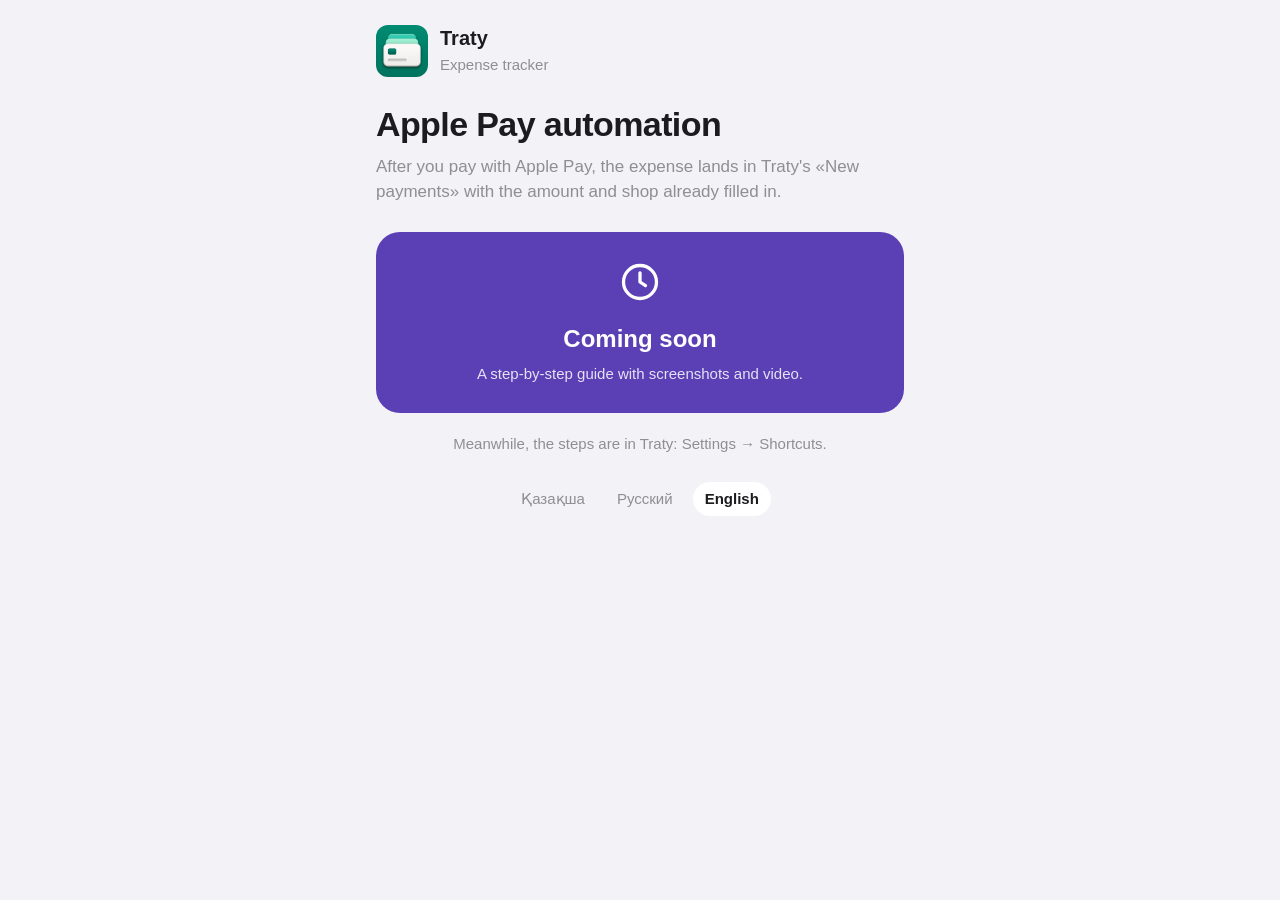
==== apple-pay.html @ 8e9d69b8 "Apple Pay guide: coming soon" ====
<!doctype html>
<html lang="ru">
<head>
<meta charset="utf-8">
<meta name="viewport" content="width=device-width, initial-scale=1, viewport-fit=cover">
<!-- Safari's banner over the page: Traty's icon, name and «Открыть / Загрузить» (Smart App Banner). -->
<meta name="apple-itunes-app" content="app-id=6825177056">
<title>Traty – Apple Pay</title>
<style>
  :root { --bg: #f2f2f7; --card: #ffffff; --ink: #1c1c1e; --soft: #8e8e93; --accent: #30b184; --violet: #5b3fb5; }
  @media (prefers-color-scheme: dark) { :root { --bg: #000000; --card: #1c1c1e; --ink: #f2f2f7; --soft: #9d9da4; } }
  * { box-sizing: border-box; }
  body { margin: 0; background: var(--bg); color: var(--ink); font: 17px/1.45 -apple-system, BlinkMacSystemFont, "SF Pro Text", "Segoe UI", Roboto, sans-serif; -webkit-font-smoothing: antialiased; }
  main { max-width: 560px; margin: 0 auto; padding: 24px 16px 48px; }
  .brand { display: flex; align-items: center; gap: 12px; margin-bottom: 28px; }
  .brand img { width: 52px; height: 52px; border-radius: 12px; }
  .brand b { display: block; font-size: 20px; }
  .brand span { color: var(--soft); font-size: 15px; }
  h1 { font-size: 34px; line-height: 1.1; letter-spacing: -0.6px; margin: 0 0 12px; }
  .lead { color: var(--soft); margin: 0 0 28px; }
  .soon { background: var(--violet); color: #fff; border-radius: 24px; padding: 28px 22px; text-align: center; }
  .soon svg { width: 44px; height: 44px; margin-bottom: 10px; }
  .soon b { display: block; font-size: 24px; margin-bottom: 6px; }
  .soon p { margin: 0; opacity: 0.85; font-size: 15px; }
  .note { color: var(--soft); font-size: 15px; text-align: center; margin-top: 20px; }
  .langs { display: flex; justify-content: center; gap: 8px; margin-top: 28px; }
  .langs a { color: var(--soft); text-decoration: none; font-size: 15px; padding: 6px 12px; border-radius: 999px; }
  .langs a.on { background: var(--card); color: var(--ink); font-weight: 600; }
</style>
</head>
<body>
<main>
  <div class="brand">
    <img src="icon.png" alt="" onerror="this.remove()">
    <div><b>Traty</b><span data-t="brand"></span></div>
  </div>
  <h1 data-t="title"></h1>
  <p class="lead" data-t="lead"></p>
  <div class="soon">
    <svg viewBox="0 0 24 24" fill="none" stroke="currentColor" stroke-width="1.8" stroke-linecap="round" stroke-linejoin="round"><circle cx="12" cy="12" r="9"/><path d="M12 7v5l3 2"/></svg>
    <b data-t="soon"></b>
    <p data-t="soonText"></p>
  </div>
  <p class="note" data-t="note"></p>
  <nav class="langs">
    <a href="?lang=kk" data-lang="kk">Қазақша</a>
    <a href="?lang=ru" data-lang="ru">Русский</a>
    <a href="?lang=en" data-lang="en">English</a>
  </nav>
</main>
<script>
  // The app opens this page with ?lang=kk|ru|en; without it – the browser's language.
  var TEXTS = {
    ru: {
      brand: "Учёт расходов",
      title: "Автоматизация Apple Pay",
      lead: "После оплаты через Apple Pay трата сама попадает в «Новые оплаты» Traty: сумма и магазин уже подставлены.",
      soon: "Скоро здесь",
      soonText: "Пошаговая инструкция со скриншотами и видео.",
      note: "А пока – шаги в Traty: «Настройки» → «Быстрые кнопки»."
    },
    kk: {
      brand: "Шығындарды есепке алу",
      title: "Apple Pay автоматтандыру",
      lead: "Apple Pay арқылы төлегеннен кейін шығын Traty-дағы «Жаңа төлемдер» бөліміне өзі түседі: сомасы мен дүкені дайын тұрады.",
      soon: "Жақында осында",
      soonText: "Скриншоттары мен бейнесі бар толық нұсқаулық.",
      note: "Әзірге қадамдар Traty-да: «Баптаулар» → «Жылдам пәрмендер»."
    },
    en: {
      brand: "Expense tracker",
      title: "Apple Pay automation",
      lead: "After you pay with Apple Pay, the expense lands in Traty's «New payments» with the amount and shop already filled in.",
      soon: "Coming soon",
      soonText: "A step-by-step guide with screenshots and video.",
      note: "Meanwhile, the steps are in Traty: Settings → Shortcuts."
    }
  };
  var asked = new URLSearchParams(location.search).get("lang");
  var phone = (navigator.language || "en").slice(0, 2);
  var lang = TEXTS[asked] ? asked : TEXTS[phone] ? phone : "en";
  document.documentElement.lang = lang;
  document.querySelectorAll("[data-t]").forEach(function (el) { el.textContent = TEXTS[lang][el.getAttribute("data-t")]; });
  document.querySelectorAll("[data-lang]").forEach(function (el) { if (el.getAttribute("data-lang") === lang) el.className = "on"; });
</script>
</body>
</html>
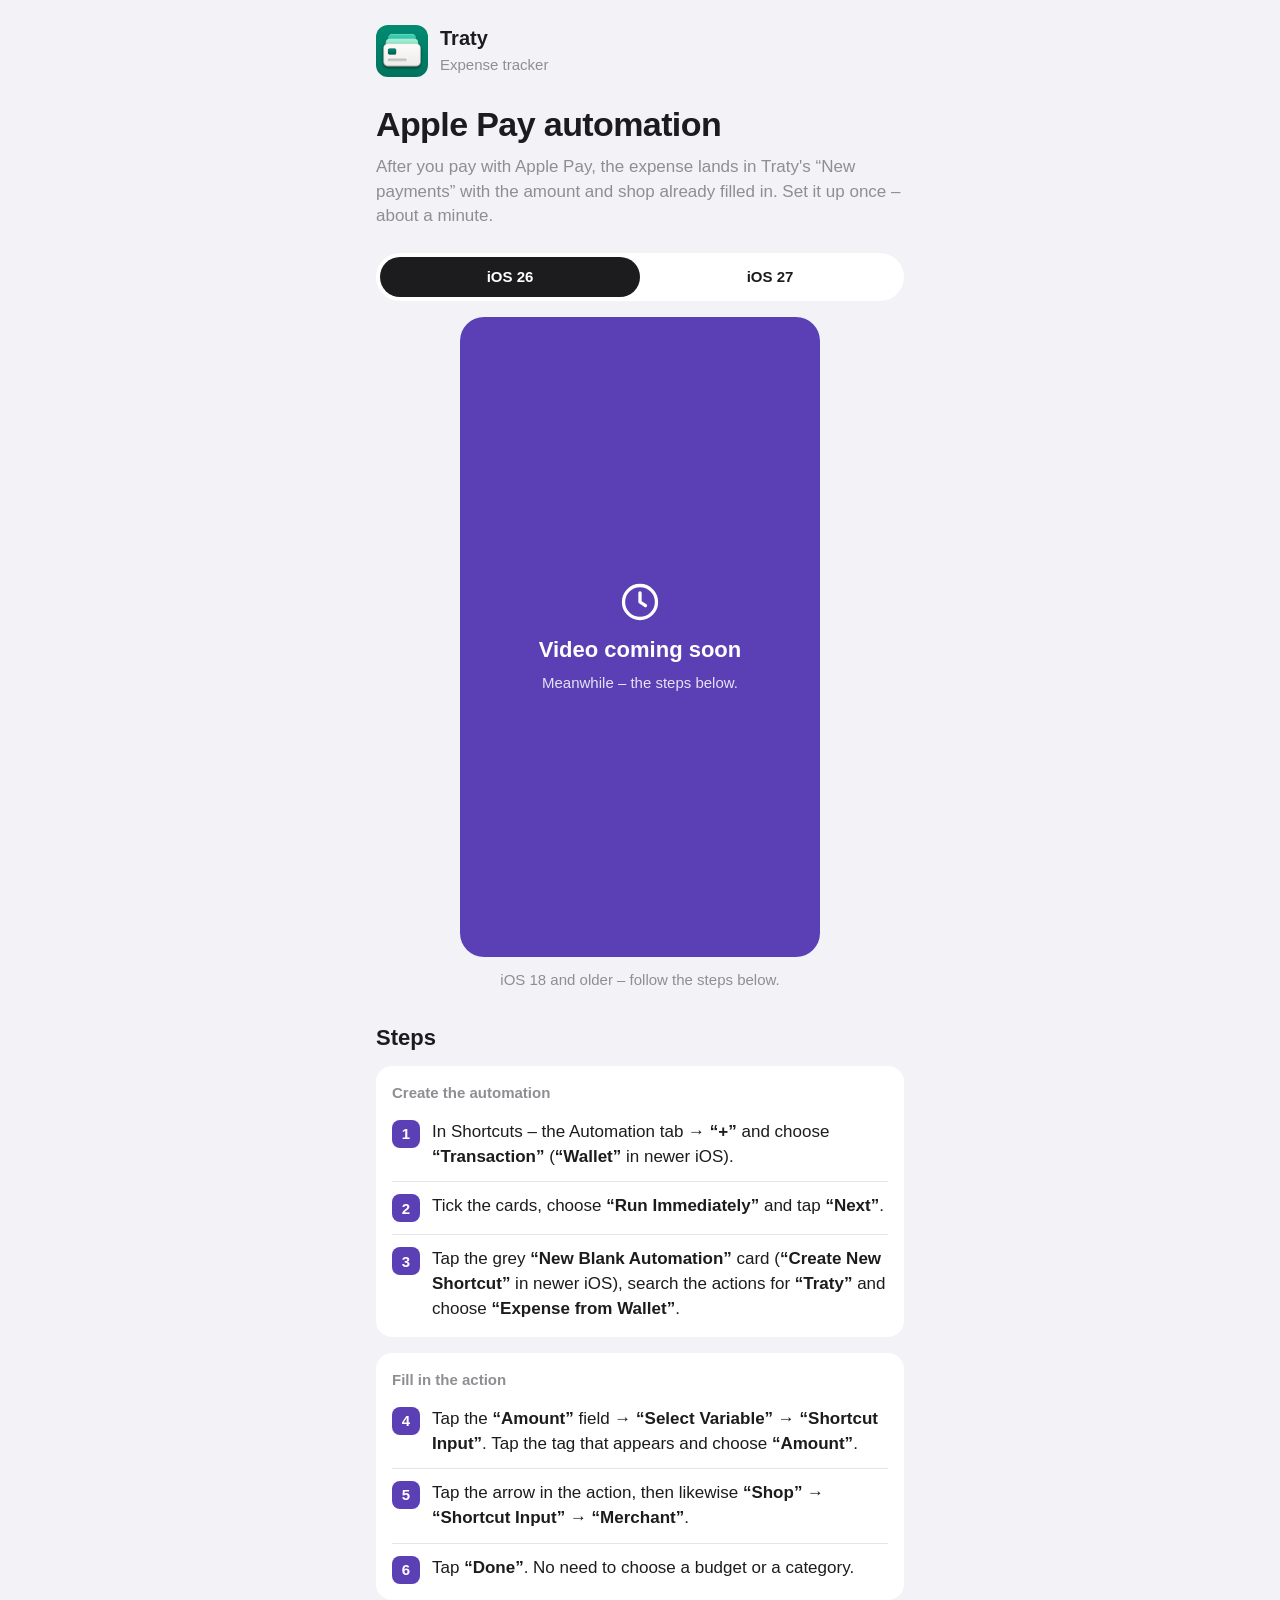
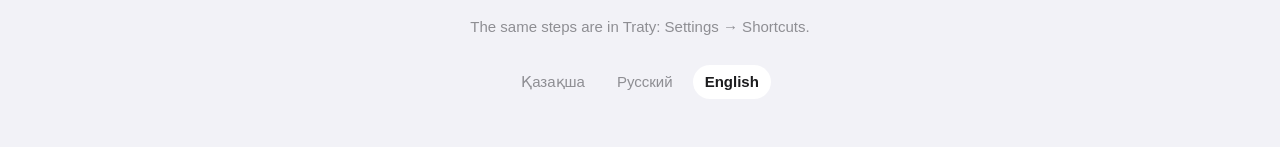
==== commit b8dff972: "Apple Pay guide: videos (kk, ru) and steps" ====
--- a/apple-pay.html
+++ b/apple-pay.html
@@ -7,8 +7,8 @@
 <meta name="apple-itunes-app" content="app-id=6825177056">
 <title>Traty – Apple Pay</title>
 <style>
-  :root { --bg: #f2f2f7; --card: #ffffff; --ink: #1c1c1e; --soft: #8e8e93; --accent: #30b184; --violet: #5b3fb5; }
-  @media (prefers-color-scheme: dark) { :root { --bg: #000000; --card: #1c1c1e; --ink: #f2f2f7; --soft: #9d9da4; } }
+  :root { --bg: #f2f2f7; --card: #ffffff; --ink: #1c1c1e; --soft: #8e8e93; --line: #e5e5ea; --pill: #1c1c1e; --pillInk: #ffffff; --violet: #5b3fb5; }
+  @media (prefers-color-scheme: dark) { :root { --bg: #000000; --card: #1c1c1e; --ink: #f2f2f7; --soft: #9d9da4; --line: #2c2c2e; --pill: #f2f2f7; --pillInk: #1c1c1e; } }
   * { box-sizing: border-box; }
   body { margin: 0; background: var(--bg); color: var(--ink); font: 17px/1.45 -apple-system, BlinkMacSystemFont, "SF Pro Text", "Segoe UI", Roboto, sans-serif; -webkit-font-smoothing: antialiased; }
   main { max-width: 560px; margin: 0 auto; padding: 24px 16px 48px; }
@@ -17,12 +17,25 @@
   .brand b { display: block; font-size: 20px; }
   .brand span { color: var(--soft); font-size: 15px; }
   h1 { font-size: 34px; line-height: 1.1; letter-spacing: -0.6px; margin: 0 0 12px; }
-  .lead { color: var(--soft); margin: 0 0 28px; }
-  .soon { background: var(--violet); color: #fff; border-radius: 24px; padding: 28px 22px; text-align: center; }
+  h2 { font-size: 22px; margin: 32px 0 12px; }
+  .lead { color: var(--soft); margin: 0 0 24px; }
+  .switch { display: flex; background: var(--card); border-radius: 999px; padding: 4px; margin-bottom: 16px; }
+  .switch button { flex: 1; border: 0; background: none; color: var(--ink); font: inherit; font-size: 15px; font-weight: 600; padding: 9px 0; border-radius: 999px; cursor: pointer; transition: background .25s, color .25s; }
+  .switch button.on { background: var(--pill); color: var(--pillInk); }
+  .video { position: relative; width: 100%; max-width: 360px; margin: 0 auto; aspect-ratio: 9 / 16; border-radius: 24px; overflow: hidden; background: var(--card); }
+  .video iframe { position: absolute; inset: 0; width: 100%; height: 100%; border: 0; }
+  .soon { position: absolute; inset: 0; display: flex; flex-direction: column; align-items: center; justify-content: center; text-align: center; padding: 24px; background: var(--violet); color: #fff; }
   .soon svg { width: 44px; height: 44px; margin-bottom: 10px; }
-  .soon b { display: block; font-size: 24px; margin-bottom: 6px; }
+  .soon b { font-size: 22px; margin-bottom: 6px; }
   .soon p { margin: 0; opacity: 0.85; font-size: 15px; }
-  .note { color: var(--soft); font-size: 15px; text-align: center; margin-top: 20px; }
+  .hint { color: var(--soft); font-size: 15px; text-align: center; margin: 12px 0 0; }
+  .stage { background: var(--card); border-radius: 16px; padding: 4px 16px; margin-bottom: 16px; }
+  .stage h3 { font-size: 15px; color: var(--soft); font-weight: 600; margin: 12px 0 4px; }
+  ol { list-style: none; margin: 0; padding: 0; }
+  li { display: flex; gap: 12px; padding: 12px 0; border-top: 1px solid var(--line); }
+  li:first-child { border-top: 0; }
+  li i { flex: none; width: 28px; height: 28px; border-radius: 8px; background: var(--violet); color: #fff; font-style: normal; font-weight: 700; font-size: 15px; display: flex; align-items: center; justify-content: center; }
+  .note { color: var(--soft); font-size: 15px; text-align: center; margin-top: 8px; }
   .langs { display: flex; justify-content: center; gap: 8px; margin-top: 28px; }
   .langs a { color: var(--soft); text-decoration: none; font-size: 15px; padding: 6px 12px; border-radius: 999px; }
   .langs a.on { background: var(--card); color: var(--ink); font-weight: 600; }
@@ -36,12 +49,18 @@
   </div>
   <h1 data-t="title"></h1>
   <p class="lead" data-t="lead"></p>
-  <div class="soon">
-    <svg viewBox="0 0 24 24" fill="none" stroke="currentColor" stroke-width="1.8" stroke-linecap="round" stroke-linejoin="round"><circle cx="12" cy="12" r="9"/><path d="M12 7v5l3 2"/></svg>
-    <b data-t="soon"></b>
-    <p data-t="soonText"></p>
+
+  <div class="switch" role="tablist">
+    <button type="button" data-ios="26">iOS 26</button>
+    <button type="button" data-ios="27">iOS 27</button>
   </div>
+  <div class="video" id="video"></div>
+  <p class="hint" data-t="older"></p>
+
+  <h2 data-t="steps"></h2>
+  <div id="stages"></div>
   <p class="note" data-t="note"></p>
+
   <nav class="langs">
     <a href="?lang=kk" data-lang="kk">Қазақша</a>
     <a href="?lang=ru" data-lang="ru">Русский</a>
@@ -49,39 +68,144 @@
   </nav>
 </main>
 <script>
+  // YouTube ids of the videos (unlisted), by language and iOS. Empty – «the video is coming».
+  var VIDEOS = {
+    kk: { "26": "WhEeoVAZdbM", "27": "J2dIdOgLX3w" },
+    ru: { "26": "2ia4xncPvDc", "27": "nv09Pa7kN0g" },
+    en: { "26": "", "27": "" }
+  };
+
   // The app opens this page with ?lang=kk|ru|en; without it – the browser's language.
+  // Steps are the app's own («Настройки» → «Быстрые кнопки»), word for word.
   var TEXTS = {
     ru: {
       brand: "Учёт расходов",
       title: "Автоматизация Apple Pay",
-      lead: "После оплаты через Apple Pay трата сама попадает в «Новые оплаты» Traty: сумма и магазин уже подставлены.",
-      soon: "Скоро здесь",
-      soonText: "Пошаговая инструкция со скриншотами и видео.",
-      note: "А пока – шаги в Traty: «Настройки» → «Быстрые кнопки»."
+      lead: "После оплаты через Apple Pay трата сама попадает в «Новые оплаты» Traty: сумма и магазин уже подставлены. Настройка – один раз, около минуты.",
+      soon: "Видео скоро",
+      soonText: "А пока – шаги ниже.",
+      older: "iOS 18 и старше – по шагам ниже.",
+      steps: "Шаги",
+      note: "Те же шаги есть в Traty: «Настройки» → «Быстрые кнопки».",
+      stages: [
+        { title: "Создайте автоматизацию", steps: [
+          "В «Командах» – вкладка «Автоматизация» → «+» и выберите «Транзакция» (в новых iOS – «Wallet»).",
+          "Отметьте карты, выберите «Немедленный запуск» и нажмите «Далее».",
+          "Нажмите серую карточку «Новая автоматизация» (в новых iOS – «Создать новую быструю команду»), найдите в поиске действий «Traty» и выберите «Расход из Wallet»."
+        ] },
+        { title: "Заполните действие", steps: [
+          "Нажмите поле «Сумма» → «Выбрать переменную» → «Входные данные команды». Нажмите появившуюся метку и выберите «Сумма».",
+          "Нажмите стрелку в действии, затем так же «Магазин» → «Входные данные команды» → «Продавец».",
+          "Нажмите «Готово». Бюджет и категорию выбирать не нужно."
+        ] }
+      ]
     },
     kk: {
       brand: "Шығындарды есепке алу",
       title: "Apple Pay автоматтандыру",
-      lead: "Apple Pay арқылы төлегеннен кейін шығын Traty-дағы «Жаңа төлемдер» бөліміне өзі түседі: сомасы мен дүкені дайын тұрады.",
-      soon: "Жақында осында",
-      soonText: "Скриншоттары мен бейнесі бар толық нұсқаулық.",
-      note: "Әзірге қадамдар Traty-да: «Баптаулар» → «Жылдам пәрмендер»."
+      lead: "Apple Pay арқылы төлегеннен кейін шығын Traty-дағы «Жаңа төлемдер» бөліміне өзі түседі: сомасы мен дүкені дайын тұрады. Бір рет баптайсыз, шамамен бір минут.",
+      soon: "Бейне жақында",
+      soonText: "Әзірге – төмендегі қадамдар.",
+      older: "iOS 18 және одан ескі – төмендегі қадамдармен.",
+      steps: "Қадамдар",
+      note: "Осы қадамдар Traty-да да бар: «Баптаулар» → «Жылдам пәрмендер».",
+      stages: [
+        { title: "Автоматтандыру жасаңыз", steps: [
+          "«Пәрмендер» қолданбасында «Автоматтандыру» қойындысы → «+» → «Wallet» таңдаңыз.",
+          "Карталарды белгілеп, «Дереу іске қосу» таңдаңыз да, «Келесі» батырмасын басыңыз.",
+          "«Жаңа жылдам пәрменді жасау» батырмасын басыңыз, «Әрекеттерді іздеу» жолынан «Traty» тауып, «Wallet-тан шығын» таңдаңыз."
+        ] },
+        { title: "Әрекетті толтырыңыз", steps: [
+          "«Сома» өрісін басыңыз → «Айнымалыны таңдау» → «Пәрмен кіріс деректері». Пайда болған белгіні басып, «Сома» таңдаңыз.",
+          "Сосын дәл солай «Дүкен» өрісі → «Айнымалыны таңдау» → «Пәрмен кіріс деректері» → белгіні басып, «Сатушы» таңдаңыз.",
+          "«Дайын» батырмасын басыңыз. Бюджет пен санатты таңдаудың қажеті жоқ."
+        ] }
+      ]
     },
     en: {
       brand: "Expense tracker",
       title: "Apple Pay automation",
-      lead: "After you pay with Apple Pay, the expense lands in Traty's «New payments» with the amount and shop already filled in.",
-      soon: "Coming soon",
-      soonText: "A step-by-step guide with screenshots and video.",
-      note: "Meanwhile, the steps are in Traty: Settings → Shortcuts."
+      lead: "After you pay with Apple Pay, the expense lands in Traty's “New payments” with the amount and shop already filled in. Set it up once – about a minute.",
+      soon: "Video coming soon",
+      soonText: "Meanwhile – the steps below.",
+      older: "iOS 18 and older – follow the steps below.",
+      steps: "Steps",
+      note: "The same steps are in Traty: Settings → Shortcuts.",
+      stages: [
+        { title: "Create the automation", steps: [
+          "In Shortcuts – the Automation tab → “+” and choose “Transaction” (“Wallet” in newer iOS).",
+          "Tick the cards, choose “Run Immediately” and tap “Next”.",
+          "Tap the grey “New Blank Automation” card (“Create New Shortcut” in newer iOS), search the actions for “Traty” and choose “Expense from Wallet”."
+        ] },
+        { title: "Fill in the action", steps: [
+          "Tap the “Amount” field → “Select Variable” → “Shortcut Input”. Tap the tag that appears and choose “Amount”.",
+          "Tap the arrow in the action, then likewise “Shop” → “Shortcut Input” → “Merchant”.",
+          "Tap “Done”. No need to choose a budget or a category."
+        ] }
+      ]
     }
   };
+
   var asked = new URLSearchParams(location.search).get("lang");
   var phone = (navigator.language || "en").slice(0, 2);
   var lang = TEXTS[asked] ? asked : TEXTS[phone] ? phone : "en";
+  var T = TEXTS[lang];
   document.documentElement.lang = lang;
-  document.querySelectorAll("[data-t]").forEach(function (el) { el.textContent = TEXTS[lang][el.getAttribute("data-t")]; });
+  document.querySelectorAll("[data-t]").forEach(function (el) { el.textContent = T[el.getAttribute("data-t")]; });
   document.querySelectorAll("[data-lang]").forEach(function (el) { if (el.getAttribute("data-lang") === lang) el.className = "on"; });
+
+  // What to tap, in quotes, set in bold – as in the app.
+  function bolded(text) {
+    var out = document.createDocumentFragment();
+    text.split(/([«“][^»”]*[»”])/).forEach(function (part, i) {
+      if (!part) return;
+      var node = i % 2 ? document.createElement("b") : document.createTextNode(part);
+      if (i % 2) node.textContent = part;
+      out.appendChild(node);
+    });
+    return out;
+  }
+  var n = 0;
+  T.stages.forEach(function (stage) {
+    var box = document.createElement("div"); box.className = "stage";
+    var h = document.createElement("h3"); h.textContent = stage.title; box.appendChild(h);
+    var ol = document.createElement("ol");
+    stage.steps.forEach(function (step) {
+      var li = document.createElement("li");
+      var num = document.createElement("i"); num.textContent = ++n; li.appendChild(num);
+      var span = document.createElement("span"); span.appendChild(bolded(step)); li.appendChild(span);
+      ol.appendChild(li);
+    });
+    box.appendChild(ol);
+    document.getElementById("stages").appendChild(box);
+  });
+
+  // iOS switch: the phone's own version is picked first (27 and newer → 27, else 26).
+  var m = navigator.userAgent.match(/OS (\d+)_/);
+  var ios = m && +m[1] >= 27 ? "27" : "26";
+  var saved = new URLSearchParams(location.search).get("ios");
+  if (saved === "26" || saved === "27") ios = saved;
+  var video = document.getElementById("video");
+  function show(version) {
+    ios = version;
+    document.querySelectorAll("[data-ios]").forEach(function (b) { b.className = b.getAttribute("data-ios") === version ? "on" : ""; });
+    var id = (VIDEOS[lang] || {})[version];
+    video.innerHTML = "";
+    if (id) {
+      var frame = document.createElement("iframe");
+      frame.src = "https://www.youtube-nocookie.com/embed/" + id + "?rel=0&playsinline=1&modestbranding=1";
+      frame.title = T.title + " – iOS " + version;
+      frame.allow = "accelerometer; encrypted-media; gyroscope; picture-in-picture; fullscreen";
+      frame.allowFullscreen = true;
+      video.appendChild(frame);
+    } else {
+      video.innerHTML = '<div class="soon"><svg viewBox="0 0 24 24" fill="none" stroke="currentColor" stroke-width="1.8" stroke-linecap="round" stroke-linejoin="round"><circle cx="12" cy="12" r="9"/><path d="M12 7v5l3 2"/></svg><b></b><p></p></div>';
+      video.querySelector("b").textContent = T.soon;
+      video.querySelector("p").textContent = T.soonText;
+    }
+  }
+  document.querySelectorAll("[data-ios]").forEach(function (b) { b.onclick = function () { show(b.getAttribute("data-ios")); }; });
+  show(ios);
 </script>
 </body>
 </html>
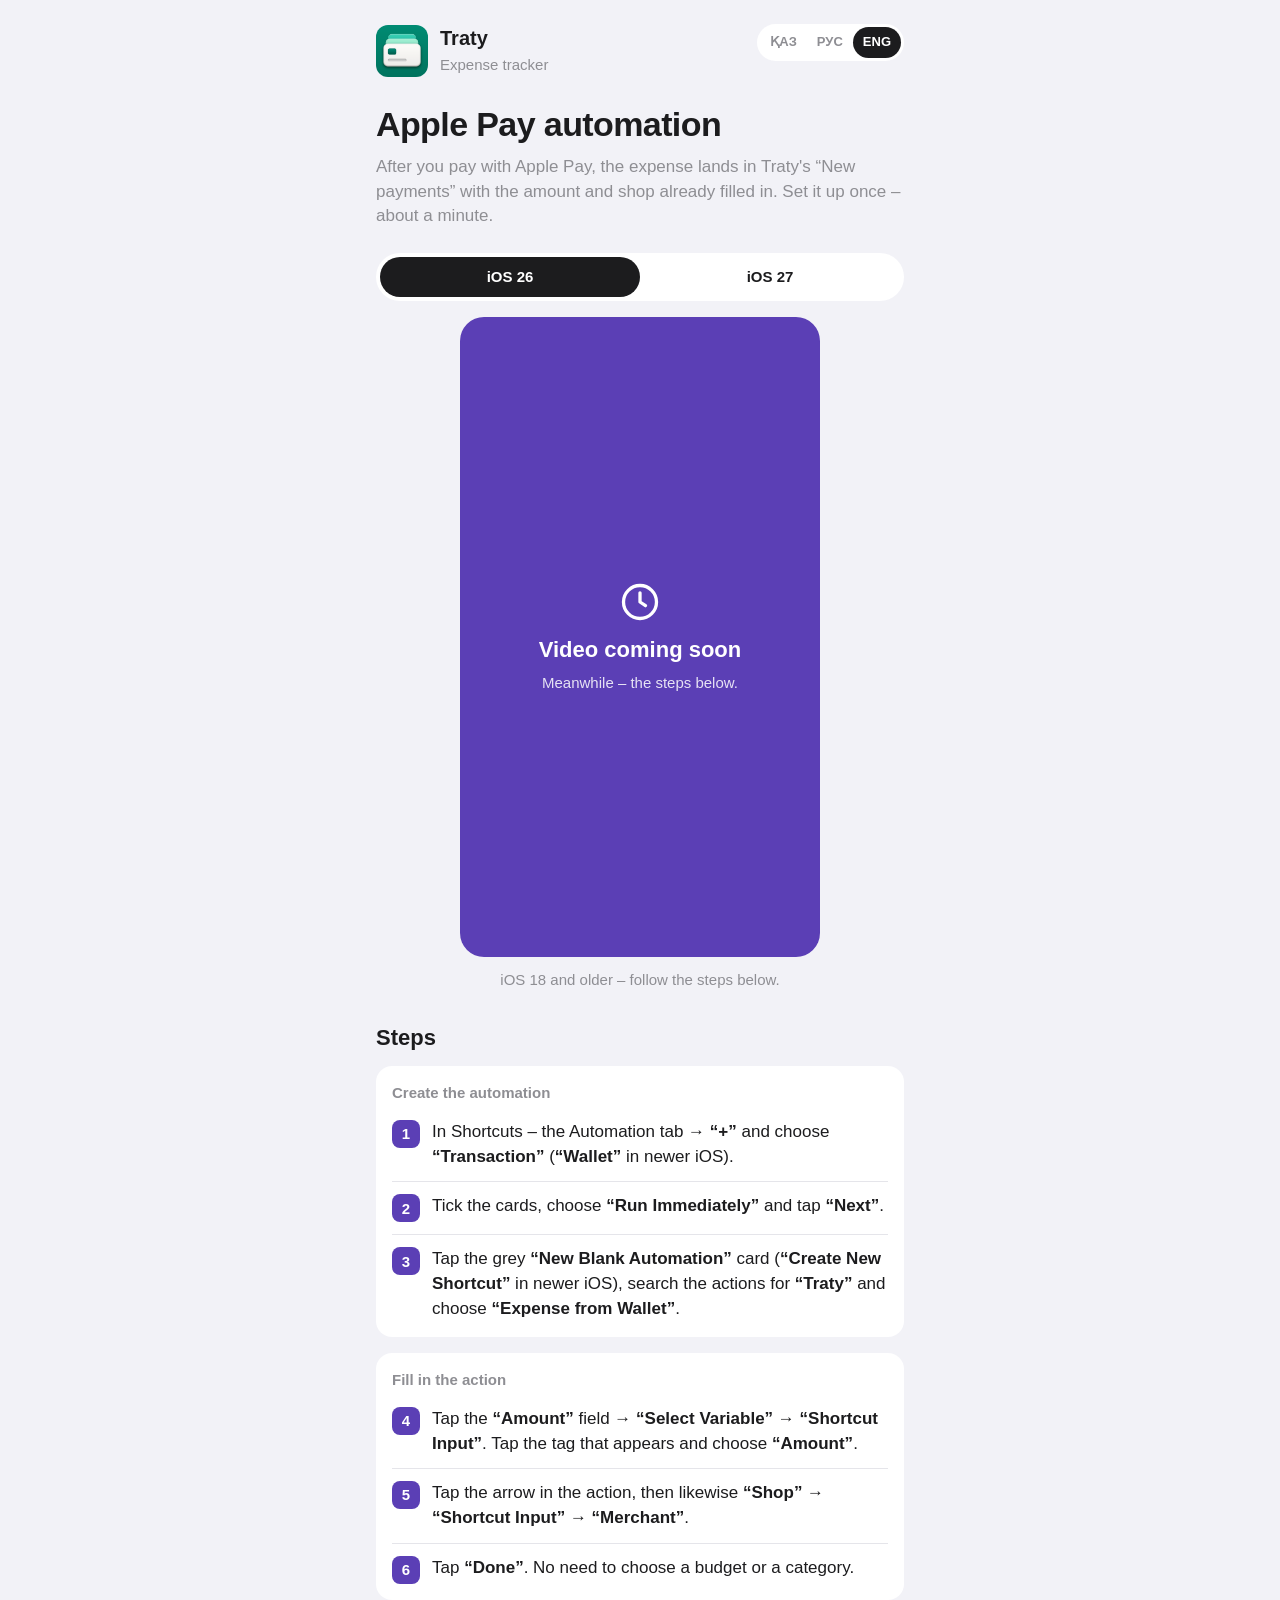
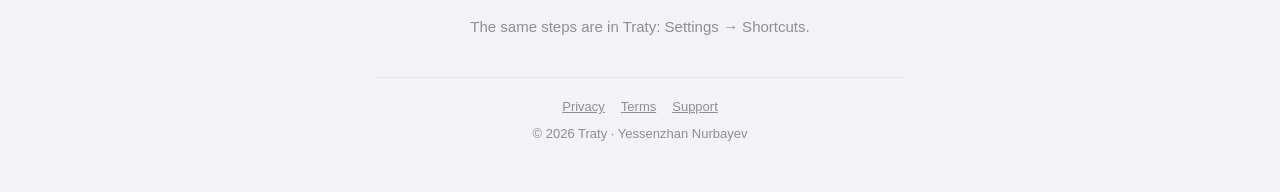
==== commit ee79f25b: "Apple Pay guide: language switch on top, footer" ====
--- a/apple-pay.html
+++ b/apple-pay.html
@@ -36,9 +36,13 @@
   li:first-child { border-top: 0; }
   li i { flex: none; width: 28px; height: 28px; border-radius: 8px; background: var(--violet); color: #fff; font-style: normal; font-weight: 700; font-size: 15px; display: flex; align-items: center; justify-content: center; }
   .note { color: var(--soft); font-size: 15px; text-align: center; margin-top: 8px; }
-  .langs { display: flex; justify-content: center; gap: 8px; margin-top: 28px; }
-  .langs a { color: var(--soft); text-decoration: none; font-size: 15px; padding: 6px 12px; border-radius: 999px; }
-  .langs a.on { background: var(--card); color: var(--ink); font-weight: 600; }
+  .langs { margin-left: auto; align-self: flex-start; display: flex; background: var(--card); border-radius: 999px; padding: 3px; }
+  .langs a { color: var(--soft); text-decoration: none; font-size: 13px; font-weight: 600; padding: 6px 10px; border-radius: 999px; }
+  .langs a.on { background: var(--pill); color: var(--pillInk); }
+  footer { margin-top: 40px; padding-top: 20px; border-top: 1px solid var(--line); text-align: center; color: var(--soft); font-size: 13px; }
+  footer .links { display: flex; flex-wrap: wrap; justify-content: center; gap: 6px 16px; margin-bottom: 8px; }
+  footer a { color: var(--soft); }
+  footer p { margin: 0; }
 </style>
 </head>
 <body>
@@ -46,6 +50,11 @@
   <div class="brand">
     <img src="icon.png" alt="" onerror="this.remove()">
     <div><b>Traty</b><span data-t="brand"></span></div>
+    <nav class="langs">
+      <a href="?lang=kk" data-lang="kk">ҚАЗ</a>
+      <a href="?lang=ru" data-lang="ru">РУС</a>
+      <a href="?lang=en" data-lang="en">ENG</a>
+    </nav>
   </div>
   <h1 data-t="title"></h1>
   <p class="lead" data-t="lead"></p>
@@ -61,11 +70,10 @@
   <div id="stages"></div>
   <p class="note" data-t="note"></p>
 
-  <nav class="langs">
-    <a href="?lang=kk" data-lang="kk">Қазақша</a>
-    <a href="?lang=ru" data-lang="ru">Русский</a>
-    <a href="?lang=en" data-lang="en">English</a>
-  </nav>
+  <footer>
+    <div class="links"><a href="privacy-policy.html" data-t="privacy"></a><a href="terms.html" data-t="terms"></a><a href="mailto:traty.help@gmail.com" data-t="help"></a></div>
+    <p>© 2026 Traty · Yessenzhan Nurbayev</p>
+  </footer>
 </main>
 <script>
   // YouTube ids of the videos (unlisted), by language and iOS. Empty – «the video is coming».
@@ -87,6 +95,7 @@
       older: "iOS 18 и старше – по шагам ниже.",
       steps: "Шаги",
       note: "Те же шаги есть в Traty: «Настройки» → «Быстрые кнопки».",
+      privacy: "Конфиденциальность", terms: "Условия", help: "Поддержка",
       stages: [
         { title: "Создайте автоматизацию", steps: [
           "В «Командах» – вкладка «Автоматизация» → «+» и выберите «Транзакция» (в новых iOS – «Wallet»).",
@@ -109,6 +118,7 @@
       older: "iOS 18 және одан ескі – төмендегі қадамдармен.",
       steps: "Қадамдар",
       note: "Осы қадамдар Traty-да да бар: «Баптаулар» → «Жылдам пәрмендер».",
+      privacy: "Құпиялылық", terms: "Шарттар", help: "Қолдау",
       stages: [
         { title: "Автоматтандыру жасаңыз", steps: [
           "«Пәрмендер» қолданбасында «Автоматтандыру» қойындысы → «+» → «Wallet» таңдаңыз.",
@@ -131,6 +141,7 @@
       older: "iOS 18 and older – follow the steps below.",
       steps: "Steps",
       note: "The same steps are in Traty: Settings → Shortcuts.",
+      privacy: "Privacy", terms: "Terms", help: "Support",
       stages: [
         { title: "Create the automation", steps: [
           "In Shortcuts – the Automation tab → “+” and choose “Transaction” (“Wallet” in newer iOS).",
